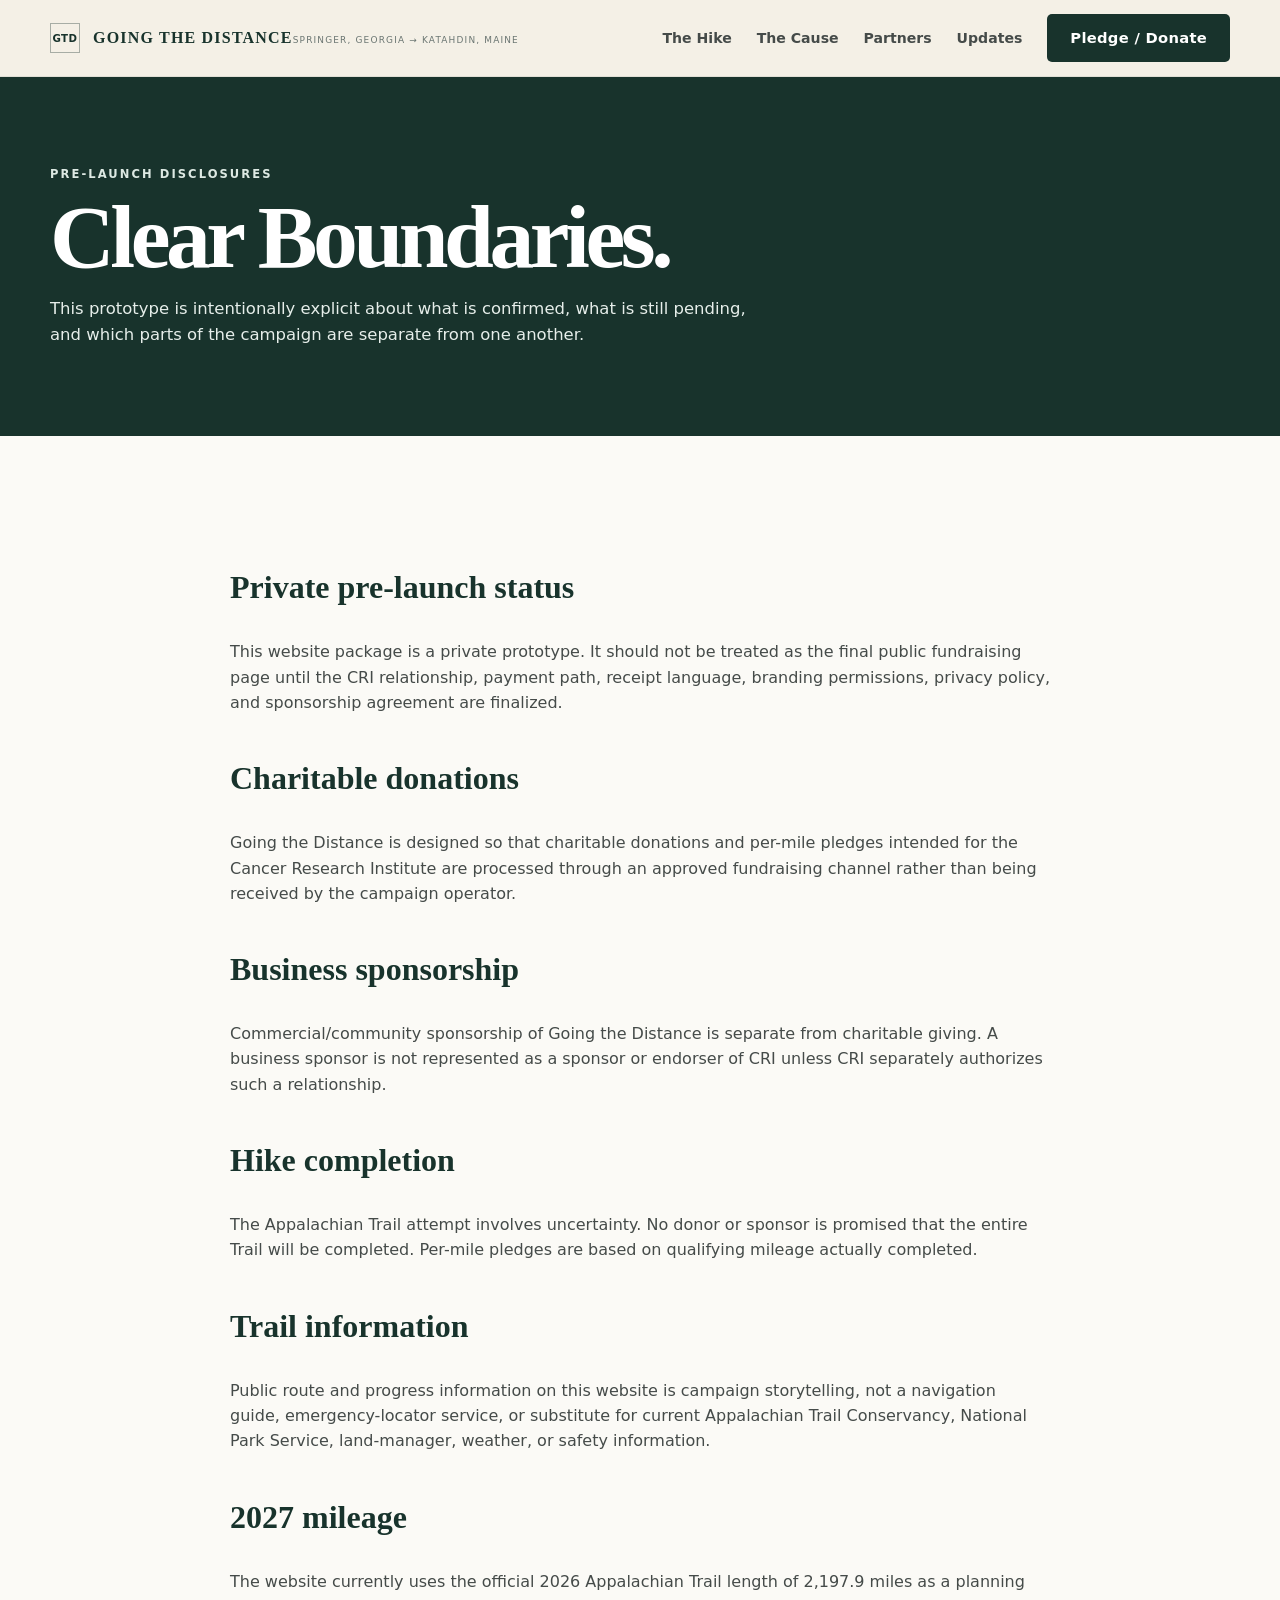
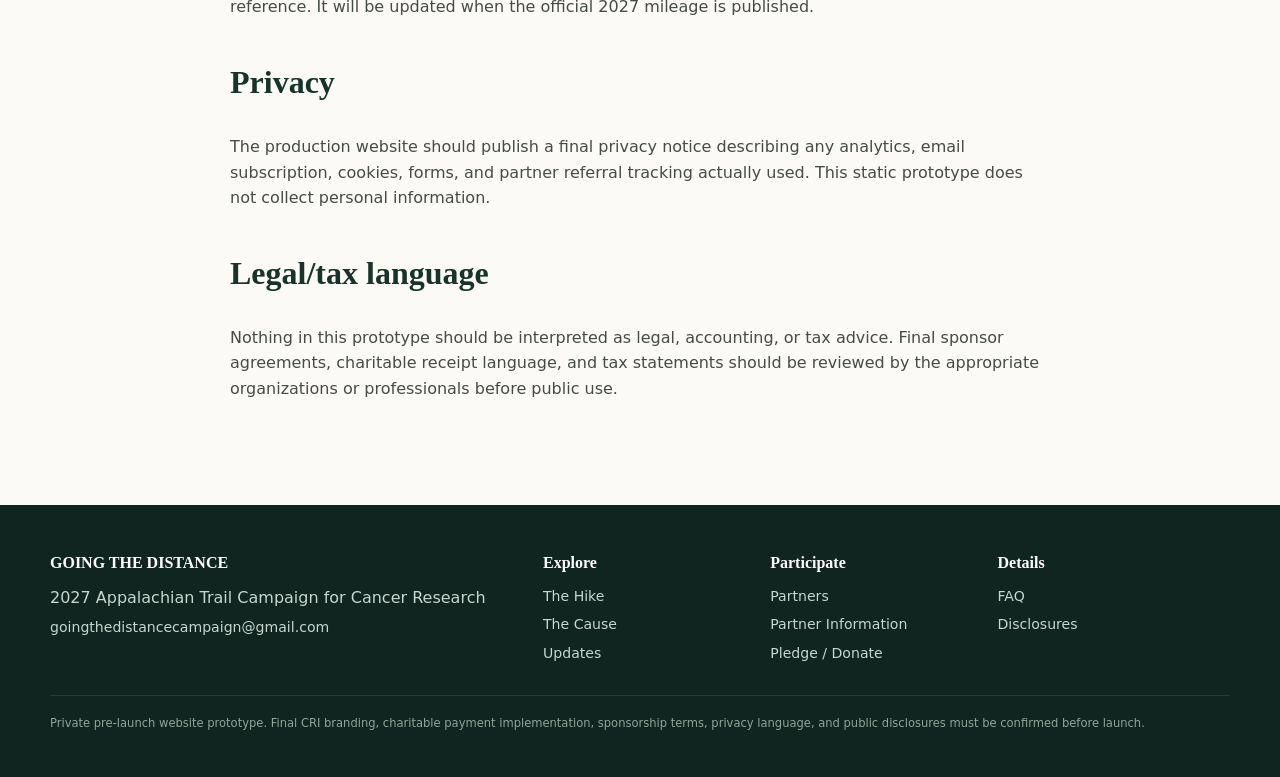
==== disclosures.html @ 4b2b6ad8 "Add pre-launch disclosures page" ====
<!doctype html><html lang="en"><head><meta charset="utf-8"><meta name="viewport" content="width=device-width,initial-scale=1"><meta name="description" content="Pre-launch Going the Distance campaign disclosures and separation between charitable giving, business sponsorship, and the personal hike."><title>Disclosures | Going the Distance</title><link rel="stylesheet" href="assets/styles.css"></head><body>
<header class="site-header"><div class="wrap nav"><a class="wordmark" href="index.html" aria-label="Going the Distance home"><span class="wordmark-mark">GTD</span><span class="wordmark-copy"><span class="wordmark-title">GOING THE DISTANCE</span><span class="wordmark-route">Springer, Georgia → Katahdin, Maine</span></span></a><nav class="navlinks" aria-label="Primary navigation"><a href="hike.html">The Hike</a><a href="cause.html">The Cause</a><a href="partners.html">Partners</a><a href="updates.html">Updates</a><a class="btn primary" data-rallyup href="#">Pledge / Donate</a></nav><button class="mobile-menu-btn" data-menu-button aria-expanded="false" aria-controls="mobile-menu">Menu</button></div><nav class="wrap mobile-menu" id="mobile-menu" data-mobile-menu aria-label="Mobile navigation"><a href="hike.html">The Hike</a><a href="cause.html">The Cause</a><a href="partners.html">Partners</a><a href="updates.html">Updates</a><a href="faq.html">FAQ</a><a data-rallyup href="#">Pledge / Donate</a></nav></header>
<main><section class="page-hero"><div class="wrap"><div class="eyebrow">Pre-Launch Disclosures</div><h1>Clear Boundaries.</h1><p>This prototype is intentionally explicit about what is confirmed, what is still pending, and which parts of the campaign are separate from one another.</p></div></section>
<section class="alt-bg"><div class="narrow article"><h2>Private pre-launch status</h2><p>This website package is a private prototype. It should not be treated as the final public fundraising page until the CRI relationship, payment path, receipt language, branding permissions, privacy policy, and sponsorship agreement are finalized.</p><h2>Charitable donations</h2><p>Going the Distance is designed so that charitable donations and per-mile pledges intended for the Cancer Research Institute are processed through an approved fundraising channel rather than being received by the campaign operator.</p><h2>Business sponsorship</h2><p>Commercial/community sponsorship of Going the Distance is separate from charitable giving. A business sponsor is not represented as a sponsor or endorser of CRI unless CRI separately authorizes such a relationship.</p><h2>Hike completion</h2><p>The Appalachian Trail attempt involves uncertainty. No donor or sponsor is promised that the entire Trail will be completed. Per-mile pledges are based on qualifying mileage actually completed.</p><h2>Trail information</h2><p>Public route and progress information on this website is campaign storytelling, not a navigation guide, emergency-locator service, or substitute for current Appalachian Trail Conservancy, National Park Service, land-manager, weather, or safety information.</p><h2>2027 mileage</h2><p>The website currently uses the official 2026 Appalachian Trail length of 2,197.9 miles as a planning reference. It will be updated when the official 2027 mileage is published.</p><h2>Privacy</h2><p>The production website should publish a final privacy notice describing any analytics, email subscription, cookies, forms, and partner referral tracking actually used. This static prototype does not collect personal information.</p><h2>Legal/tax language</h2><p>Nothing in this prototype should be interpreted as legal, accounting, or tax advice. Final sponsor agreements, charitable receipt language, and tax statements should be reviewed by the appropriate organizations or professionals before public use.</p></div></section></main>
<footer class="site-footer"><div class="wrap"><div class="footer-grid"><div><h4>GOING THE DISTANCE</h4><div>2027 Appalachian Trail Campaign for Cancer Research</div><a data-email href="mailto:goingthedistancecampaign@gmail.com">goingthedistancecampaign@gmail.com</a></div><div><h4>Explore</h4><a href="hike.html">The Hike</a><a href="cause.html">The Cause</a><a href="updates.html">Updates</a></div><div><h4>Participate</h4><a href="partners.html">Partners</a><a href="partner-info.html">Partner Information</a><a data-rallyup href="#">Pledge / Donate</a></div><div><h4>Details</h4><a href="faq.html">FAQ</a><a href="disclosures.html">Disclosures</a></div></div><div class="legal">Private pre-launch website prototype. Final CRI branding, charitable payment implementation, sponsorship terms, privacy language, and public disclosures must be confirmed before launch.</div></div></footer><div class="modal-backdrop" data-modal aria-hidden="true" role="dialog" aria-modal="true" aria-labelledby="rallyup-modal-title"><div class="modal"><button class="modal-close" data-modal-close aria-label="Close">×</button><div class="eyebrow">Pre-launch</div><h2 id="rallyup-modal-title">Fundraising link not connected yet.</h2><p>The RallyUp campaign has been tested in draft mode. The public pledge/donation link will be connected here after the CRI implementation and payment path are confirmed.</p><p><strong>No charitable transaction is being collected through this prototype website.</strong></p><button class="btn primary" data-modal-close>Got it</button></div></div><script src="assets/site-config.js"></script><script src="assets/site.js"></script></body></html>
---- assets/styles.css ----
:root{
  --forest:#18332C;
  --forest-2:#10251F;
  --forest-3:#24483C;
  --sage:#7F9888;
  --cream:#F4F0E6;
  --paper:#FBFAF6;
  --granite:#454B49;
  --gold:#C99B4B;
  --fog:#D9DEDA;
  --muted:#6B7672;
  --white:#FFFFFF;
  --danger:#7A4038;
  --serif: Georgia, "Times New Roman", serif;
  --sans: Inter, ui-sans-serif, system-ui, -apple-system, BlinkMacSystemFont, "Segoe UI", sans-serif;
  --shadow:0 18px 48px rgba(24,51,44,.10);
  --radius:14px;
}
*{box-sizing:border-box}
html{scroll-behavior:smooth}
body{margin:0;background:var(--cream);color:#26302D;font-family:var(--sans);line-height:1.58}
a{color:inherit;text-decoration:none}
img{max-width:100%;display:block}
button,input,textarea,select{font:inherit}
.wrap{width:min(1180px,calc(100% - 42px));margin:auto}
.narrow{width:min(820px,calc(100% - 42px));margin:auto}
.eyebrow{font-size:.72rem;letter-spacing:.18em;text-transform:uppercase;font-weight:850;color:var(--sage)}
.kicker{font-family:var(--serif);font-style:italic;color:var(--muted)}
.btn{display:inline-flex;align-items:center;justify-content:center;min-height:48px;padding:0 22px;border-radius:5px;border:1px solid transparent;font-weight:800;font-size:.92rem;letter-spacing:.02em;transition:.18s;cursor:pointer}
.btn:hover{transform:translateY(-1px)}
.btn.primary{background:var(--forest);color:white}
.btn.secondary{border-color:var(--forest);color:var(--forest);background:transparent}
.btn.gold{background:var(--gold);color:#17261F}
.btn.ghost{border-color:rgba(255,255,255,.62);color:white;background:rgba(0,0,0,.08)}
.text-link{font-weight:800;color:var(--forest);border-bottom:1px solid rgba(24,51,44,.35)}
.pill{display:inline-block;border:1px solid var(--fog);border-radius:99px;padding:5px 9px;font-size:.7rem;letter-spacing:.1em;text-transform:uppercase;font-weight:800;color:var(--muted);background:var(--paper)}
.notice{padding:18px 20px;border-left:4px solid var(--gold);background:#EEE8D9;border-radius:0 10px 10px 0;color:var(--granite)}
.notice strong{color:var(--forest)}
.note-danger{border-left-color:var(--danger);background:#F2E7E4}
.rule{height:1px;background:var(--fog);margin:34px 0}
.card{background:var(--paper);border:1px solid var(--fog);border-radius:var(--radius);padding:24px}
.card h3,.card h4{font-family:var(--serif);color:var(--forest)}
.card p:last-child{margin-bottom:0}
.site-header{position:sticky;top:0;z-index:40;background:rgba(244,240,230,.95);backdrop-filter:blur(12px);border-bottom:1px solid rgba(24,51,44,.09)}
.nav{height:76px;display:flex;align-items:center;justify-content:space-between;gap:24px}
.wordmark{display:flex;align-items:center;gap:13px;color:var(--forest)}
.wordmark-mark{width:30px;height:30px;border:1px solid rgba(24,51,44,.35);display:grid;place-items:center;font-size:.64rem;font-weight:900;letter-spacing:.05em}
.wordmark-copy{display:block}
.wordmark-title{font-family:var(--serif);font-weight:700;letter-spacing:.075em;font-size:1rem;line-height:1}
.wordmark-route{font-size:.56rem;letter-spacing:.13em;text-transform:uppercase;color:var(--muted);margin-top:5px}
.navlinks{display:flex;gap:25px;align-items:center;font-size:.88rem;font-weight:700;color:var(--granite)}
.navlinks a:hover,.navlinks a[aria-current="page"]{color:var(--forest)}
.mobile-menu-btn{display:none;background:transparent;border:1px solid var(--fog);border-radius:5px;padding:9px 11px;color:var(--forest);font-weight:800}
.mobile-menu{display:none;padding:0 0 16px}
.mobile-menu.open{display:grid}
.mobile-menu a{padding:10px 0;border-top:1px solid var(--fog);font-weight:750}
.page-hero{background:var(--forest);color:white;padding:88px 0 72px}
.page-hero.image{min-height:600px;display:flex;align-items:flex-end;background-image:linear-gradient(90deg,rgba(11,27,22,.90) 0%,rgba(11,27,22,.67) 34%,rgba(11,27,22,.18) 70%,rgba(11,27,22,.06) 100%),linear-gradient(0deg,rgba(11,27,22,.80) 0%,rgba(11,27,22,.02) 42%),url("hero.svg");background-size:cover;background-position:center 52%}
.page-hero .eyebrow{color:#DDE9E3}
.page-hero h1{font-family:var(--serif);font-size:clamp(3.4rem,7vw,7rem);line-height:.9;letter-spacing:-.05em;margin:14px 0 18px;max-width:900px}
.page-hero h2{font-family:var(--serif);font-weight:500;line-height:1.15;font-size:clamp(1.35rem,2.5vw,2.15rem);max-width:720px;margin:0 0 18px}
.page-hero p{max-width:700px;color:#E6EEEA;font-size:1.03rem}
.hero-actions{display:flex;gap:12px;flex-wrap:wrap;margin-top:26px}
.hero-alt{margin-top:30px;font-family:var(--serif);font-style:italic;color:#D8E4DE}
section{padding:88px 0}
.section-head{max-width:790px;margin-bottom:38px}
.section-head h2{font-family:var(--serif);font-size:clamp(2.5rem,5vw,4.2rem);line-height:1.02;letter-spacing:-.04em;color:var(--forest);margin:10px 0 14px}
.section-head p{font-size:1.03rem;color:var(--granite);margin:0}
.alt-bg{background:var(--paper)}
.dark{background:var(--forest);color:white}
.dark .section-head h2,.dark h2,.dark h3{color:white}
.dark .section-head p,.dark p{color:#D7E3DD}
.home-hero{min-height:760px;position:relative;color:white;display:flex;align-items:flex-end;overflow:hidden;background-image:linear-gradient(90deg,rgba(11,27,22,.91) 0%,rgba(11,27,22,.72) 31%,rgba(11,27,22,.26) 62%,rgba(11,27,22,.08) 100%),linear-gradient(0deg,rgba(11,27,22,.82) 0%,rgba(11,27,22,.02) 42%),url("hero.svg");background-size:cover;background-position:center 52%}
.home-hero-inner{width:min(1180px,calc(100% - 42px));margin:auto;padding:150px 0 70px}
.home-hero .eyebrow{color:#DDE9E3}
.home-hero h1{font-family:var(--serif);font-size:clamp(4.1rem,8.5vw,8.25rem);line-height:.85;letter-spacing:-.055em;margin:17px 0 22px;max-width:920px}
.home-hero h2{font-family:var(--serif);font-size:clamp(1.45rem,2.6vw,2.2rem);font-weight:500;line-height:1.15;max-width:670px;margin:0 0 18px}
.home-hero p{font-size:1.03rem;color:#EEF4F0;max-width:635px;margin:0 0 28px}
.status{background:var(--forest-2);color:white}
.status-grid{display:grid;grid-template-columns:repeat(4,1fr)}
.status-item{padding:23px 24px;border-right:1px solid rgba(255,255,255,.11)}
.status-item:last-child{border-right:0}
.status-label{font-size:.66rem;letter-spacing:.16em;text-transform:uppercase;color:#AFC1B8;font-weight:850}
.status-value{font-family:var(--serif);font-size:1.28rem;margin-top:4px}
.steps{display:grid;grid-template-columns:repeat(3,1fr);gap:16px}
.step{border:1px solid var(--fog);background:var(--cream);padding:29px 28px;border-radius:14px;min-height:225px}
.step .n{font-size:.68rem;font-weight:900;letter-spacing:.16em;color:var(--gold)}
.step h3{font-family:var(--serif);font-size:1.48rem;color:var(--forest);margin:17px 0 9px}
.step p{margin:0;color:var(--granite);font-size:.94rem}
.pledges{display:grid;grid-template-columns:repeat(4,1fr);gap:10px;margin-top:22px}
.pledge{background:white;border-top:3px solid var(--gold);padding:18px;border-radius:9px}
.pledge strong{font-size:1.25rem;color:var(--forest)}
.pledge span{display:block;font-size:.81rem;color:var(--muted);margin-top:3px}
.story-grid{display:grid;grid-template-columns:1.08fr .92fr;gap:58px;align-items:center}
.story-photo{min-height:560px;border-radius:20px;position:relative;overflow:hidden;background:linear-gradient(180deg,rgba(24,51,44,.03),rgba(24,51,44,.32)),url("hero.svg") center 66%/cover no-repeat;box-shadow:var(--shadow)}
.story-photo .tag{position:absolute;left:22px;bottom:20px;background:rgba(16,37,31,.82);color:white;padding:8px 10px;font-size:.65rem;font-weight:850;letter-spacing:.15em;text-transform:uppercase;border-radius:4px}
.story-copy h2{font-family:var(--serif);font-size:clamp(2.55rem,4.7vw,4.1rem);line-height:1.01;color:var(--forest);margin:9px 0 22px;letter-spacing:-.04em}
.story-copy p{color:var(--granite);font-size:1rem}
.pull{font-family:var(--serif);font-size:1.42rem;line-height:1.28;color:var(--forest);border-left:3px solid var(--gold);padding-left:18px;margin:24px 0}
.metric-grid{display:grid;grid-template-columns:repeat(4,1fr);gap:12px}
.metric{border:1px solid rgba(24,51,44,.12);padding:22px;border-radius:12px;background:rgba(255,255,255,.45)}
.dark .metric{border-color:rgba(255,255,255,.14);background:rgba(255,255,255,.035)}
.metric strong{display:block;font-family:var(--serif);font-size:2rem;color:var(--forest)}
.dark .metric strong{color:white}
.metric span{display:block;margin-top:2px;font-size:.68rem;letter-spacing:.14em;text-transform:uppercase;color:var(--sage);font-weight:800}
.route-wrap{margin:45px 0 8px}
.route-line{height:4px;background:rgba(24,51,44,.18);border-radius:3px;position:relative}
.dark .route-line{background:rgba(255,255,255,.18)}
.route-progress{position:absolute;height:4px;background:var(--gold);left:0;top:0;border-radius:3px}
.marker{position:absolute;top:50%;transform:translate(-50%,-50%);width:13px;height:13px;background:var(--cream);border-radius:50%;border:3px solid var(--forest)}
.route-labels{display:flex;justify-content:space-between;margin-top:12px;font-size:.69rem;color:var(--muted)}
.dark .route-labels{color:#C7D5CE}
.hike-rule{margin-top:34px;border:1px solid rgba(255,255,255,.13);background:rgba(255,255,255,.035);padding:21px;border-radius:11px}
.hike-rule strong{display:block;margin-top:5px;font-family:var(--serif);font-size:1.38rem;color:white}
.two-col{display:grid;grid-template-columns:1fr 1fr;gap:34px}
.three-col{display:grid;grid-template-columns:repeat(3,1fr);gap:16px}
.four-col{display:grid;grid-template-columns:repeat(4,1fr);gap:14px}
.checklist{display:grid;gap:10px;padding:0;margin:0;list-style:none}
.checklist li{padding-left:28px;position:relative}
.checklist li:before{content:"✓";position:absolute;left:0;color:var(--gold);font-weight:900}
.mileage-box{display:grid;grid-template-columns:1fr auto;gap:24px;align-items:center;background:var(--forest);color:white;border-radius:18px;padding:30px}
.mileage-box strong.big{font-family:var(--serif);font-size:clamp(3rem,8vw,5.5rem);line-height:.9}
.mileage-box .caption{color:#BED0C7;font-size:.78rem;letter-spacing:.13em;text-transform:uppercase;font-weight:800}
.section-table{width:100%;border-collapse:collapse;background:var(--paper);border:1px solid var(--fog)}
.section-table th,.section-table td{padding:14px 15px;text-align:left;border-bottom:1px solid var(--fog);vertical-align:top}
.section-table th{font-size:.7rem;letter-spacing:.12em;text-transform:uppercase;color:var(--muted);background:#F0EDE4}
.section-table tr:last-child td{border-bottom:0}
.milestone-list{position:relative;margin-left:14px;padding-left:28px;border-left:2px solid var(--fog)}
.milestone{position:relative;padding:0 0 30px}
.milestone:last-child{padding-bottom:0}
.milestone:before{content:"";position:absolute;left:-36px;top:4px;width:14px;height:14px;border-radius:50%;background:var(--cream);border:3px solid var(--forest)}
.milestone strong{font-family:var(--serif);color:var(--forest);font-size:1.15rem}
.cause-panel{background:var(--forest-2);color:white;border-radius:18px;padding:36px}
.cause-panel .eyebrow{color:#B7CAC0}
.cause-panel h3{font-family:var(--serif);font-size:2rem;line-height:1.1;margin:10px 0 14px}
.cause-panel p{color:#D7E3DD}
.flow{display:grid;grid-template-columns:repeat(3,1fr);gap:12px}
.flow-card{padding:22px;border-radius:12px;background:var(--paper);border:1px solid var(--fog);text-align:center}
.flow-arrow{font-weight:900;color:var(--gold);font-size:1.4rem;display:block;margin:7px 0}
.source-list{font-size:.84rem;color:var(--muted)}
.source-list li{margin:7px 0}
.partner-grid{display:grid;grid-template-columns:repeat(3,1fr);gap:14px}
.partner{background:var(--cream);border:1px solid var(--fog);border-radius:13px;padding:23px}
.logo-box{height:76px;background:#F9F7F0;border:1px dashed #A9B5AF;border-radius:8px;display:grid;place-items:center;color:#7A8781;font-size:.69rem;letter-spacing:.1em;margin-bottom:17px}
.partner h4{font-family:var(--serif);font-size:1.24rem;color:var(--forest);margin:5px 0}
.partner p{font-size:.88rem;color:var(--muted);margin:0}
.price-card{background:var(--forest);color:white;padding:34px;border-radius:18px}
.price-card .price{font-family:var(--serif);font-size:4.2rem;line-height:1;color:white}
.price-card p{color:#D6E2DC}
.gates{counter-reset:gates;display:grid;grid-template-columns:repeat(2,1fr);gap:12px}
.gate{background:var(--paper);border:1px solid var(--fog);border-radius:12px;padding:20px}
.gate:before{counter-increment:gates;content:counter(gates, decimal-leading-zero);display:block;color:var(--gold);font-weight:900;letter-spacing:.12em;font-size:.7rem}
.gate h4{font-family:var(--serif);color:var(--forest);font-size:1.1rem;margin:9px 0 5px}
.update-grid{display:grid;grid-template-columns:repeat(2,1fr);gap:16px}
.update-card{background:var(--paper);border:1px solid var(--fog);border-radius:14px;overflow:hidden}
.update-photo{height:230px;background:linear-gradient(180deg,rgba(24,51,44,.04),rgba(24,51,44,.42)),url("hero.svg") center 50%/cover no-repeat}
.update-body{padding:23px}
.update-body h3{font-family:var(--serif);font-size:1.5rem;line-height:1.1;color:var(--forest);margin:8px 0}
.meta{font-size:.66rem;letter-spacing:.15em;text-transform:uppercase;font-weight:900;color:var(--sage)}
.article h2{font-family:var(--serif);color:var(--forest);font-size:2rem;margin-top:38px}
.article h3{font-family:var(--serif);color:var(--forest);font-size:1.35rem;margin-top:28px}
.article p,.article li{color:var(--granite)}
.article blockquote{font-family:var(--serif);font-size:1.35rem;color:var(--forest);border-left:3px solid var(--gold);padding-left:18px;margin:26px 0}
details{background:var(--paper);border:1px solid var(--fog);border-radius:10px;padding:16px 18px}
details+details{margin-top:10px}
summary{cursor:pointer;font-weight:800;color:var(--forest)}
details p{color:var(--granite)}
.final-cta{text-align:center;color:white;background:linear-gradient(180deg,rgba(16,37,31,.2),rgba(16,37,31,.93)),url("hero.svg") center 28%/cover no-repeat}
.final-cta h2{font-family:var(--serif);font-size:clamp(3rem,6vw,5.2rem);line-height:1;margin:0 0 13px;letter-spacing:-.045em}
.final-cta p{max-width:640px;margin:0 auto 25px;color:#E4ECE8}
.final-cta .hero-actions{justify-content:center}
.site-footer{background:var(--forest-2);color:#C7D6CE;padding:45px 0}
.footer-grid{display:grid;grid-template-columns:1.4fr .6fr .6fr .7fr;gap:28px}
.site-footer h4{font-family:var(--serif);color:white;margin:0 0 10px}
.site-footer a{display:block;margin:6px 0;color:#C7D6CE;font-size:.88rem}
.legal{font-size:.72rem;color:#8EA59A;border-top:1px solid rgba(255,255,255,.1);padding-top:18px;margin-top:25px}
.modal-backdrop{position:fixed;inset:0;background:rgba(9,22,18,.72);z-index:100;display:none;place-items:center;padding:20px}
.modal-backdrop.open{display:grid}
.modal{width:min(560px,100%);background:var(--paper);border-radius:14px;padding:28px;box-shadow:0 28px 90px rgba(0,0,0,.28)}
.modal h2{font-family:var(--serif);color:var(--forest);margin:0 0 10px}
.modal-close{float:right;border:0;background:transparent;font-size:1.5rem;color:var(--muted);cursor:pointer}
:focus-visible{outline:3px solid var(--gold);outline-offset:3px}
.sr-only{position:absolute;width:1px;height:1px;padding:0;margin:-1px;overflow:hidden;clip:rect(0,0,0,0);white-space:nowrap;border:0}
@media(max-width:920px){.navlinks{display:none}.mobile-menu-btn{display:block}.steps,.three-col,.partner-grid,.flow{grid-template-columns:1fr}.pledges{grid-template-columns:1fr 1fr}.story-grid,.two-col{grid-template-columns:1fr}.four-col,.metric-grid{grid-template-columns:1fr 1fr}.gates{grid-template-columns:1fr}.update-grid{grid-template-columns:1fr}.story-photo{min-height:440px}.footer-grid{grid-template-columns:1fr 1fr}}
@media(max-width:640px){.wrap,.narrow,.home-hero-inner{width:min(100% - 28px,1180px)}.nav{height:66px}.wordmark-route{display:none}.home-hero{min-height:760px;background-position:58% 50%}.home-hero-inner{padding:120px 0 46px}.home-hero h1{font-size:4.25rem}.page-hero.image{min-height:570px;background-position:58% 50%}section{padding:68px 0}.status-grid{grid-template-columns:1fr 1fr}.status-item:nth-child(2n){border-right:0}.status-item:nth-child(-n+2){border-bottom:1px solid rgba(255,255,255,.11)}.pledges,.metric-grid,.four-col{grid-template-columns:1fr 1fr}.footer-grid{grid-template-columns:1fr}.mileage-box{grid-template-columns:1fr}}
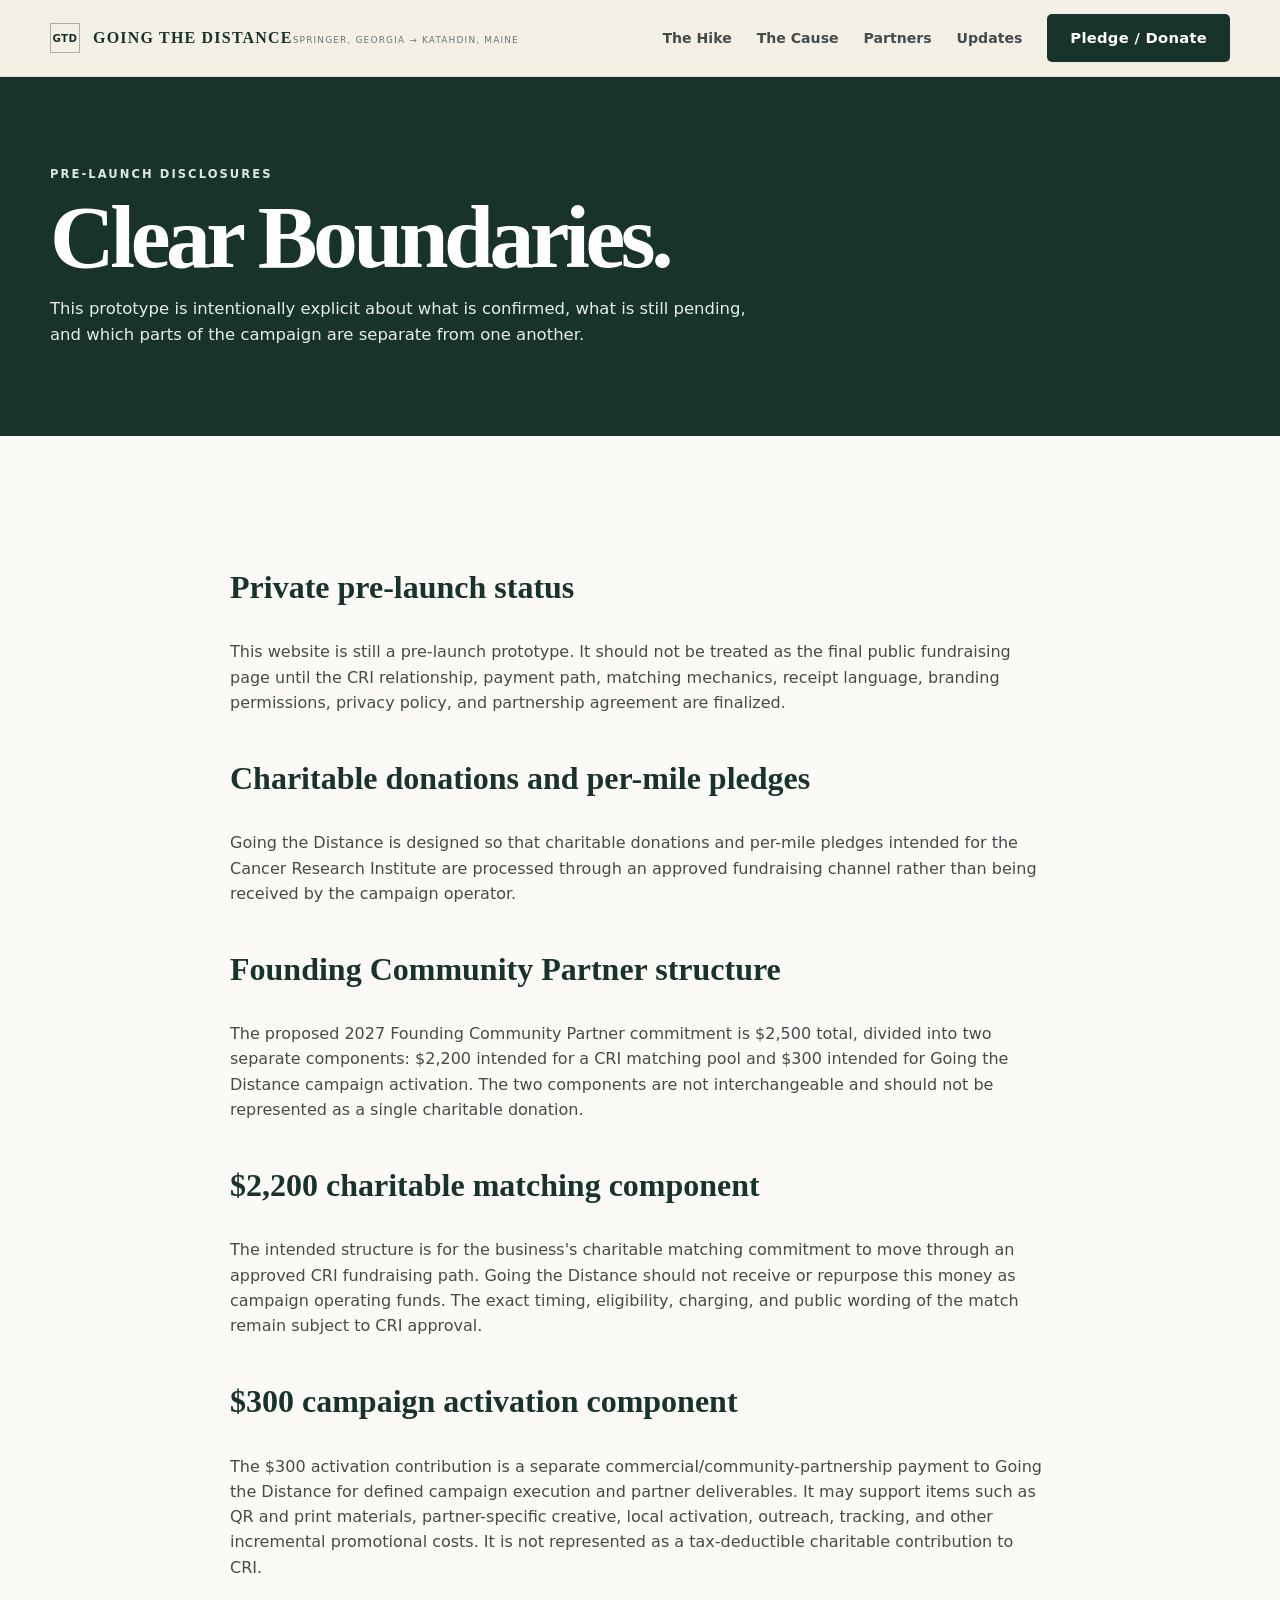
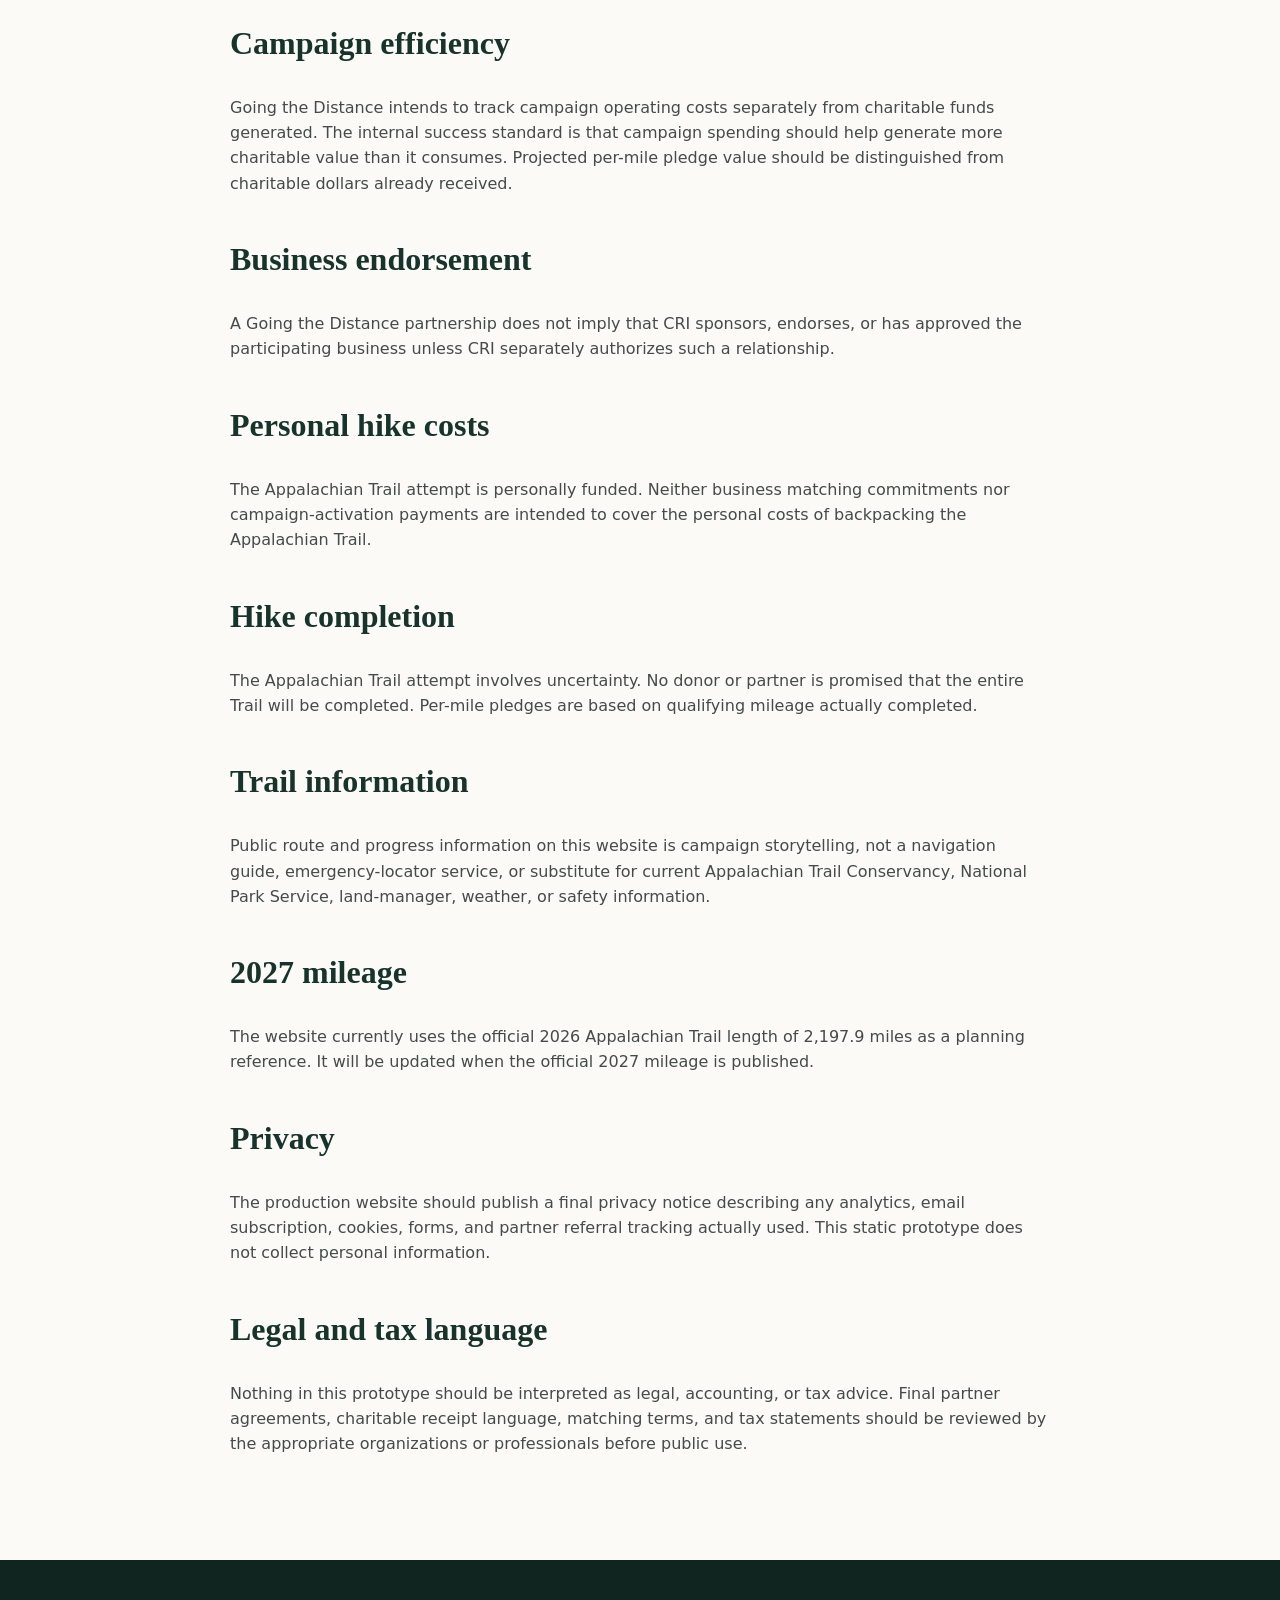
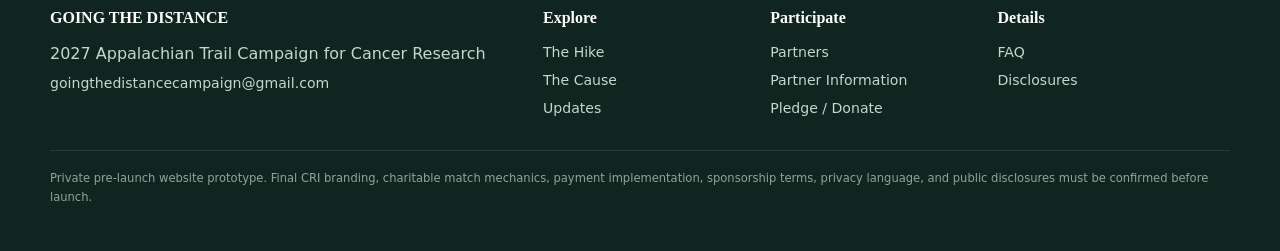
==== commit b035e6d2: "Clarify charitable match and campaign activation disclosures" ====
--- a/disclosures.html
+++ b/disclosures.html
@@ -1,5 +1,5 @@
-<!doctype html><html lang="en"><head><meta charset="utf-8"><meta name="viewport" content="width=device-width,initial-scale=1"><meta name="description" content="Pre-launch Going the Distance campaign disclosures and separation between charitable giving, business sponsorship, and the personal hike."><title>Disclosures | Going the Distance</title><link rel="stylesheet" href="assets/styles.css"></head><body>
+<!doctype html><html lang="en"><head><meta charset="utf-8"><meta name="viewport" content="width=device-width,initial-scale=1"><meta name="description" content="Pre-launch Going the Distance campaign disclosures and separation between charitable giving, matching commitments, campaign activation, and the personal hike."><title>Disclosures | Going the Distance</title><link rel="stylesheet" href="assets/styles.css"></head><body>
 <header class="site-header"><div class="wrap nav"><a class="wordmark" href="index.html" aria-label="Going the Distance home"><span class="wordmark-mark">GTD</span><span class="wordmark-copy"><span class="wordmark-title">GOING THE DISTANCE</span><span class="wordmark-route">Springer, Georgia → Katahdin, Maine</span></span></a><nav class="navlinks" aria-label="Primary navigation"><a href="hike.html">The Hike</a><a href="cause.html">The Cause</a><a href="partners.html">Partners</a><a href="updates.html">Updates</a><a class="btn primary" data-rallyup href="#">Pledge / Donate</a></nav><button class="mobile-menu-btn" data-menu-button aria-expanded="false" aria-controls="mobile-menu">Menu</button></div><nav class="wrap mobile-menu" id="mobile-menu" data-mobile-menu aria-label="Mobile navigation"><a href="hike.html">The Hike</a><a href="cause.html">The Cause</a><a href="partners.html">Partners</a><a href="updates.html">Updates</a><a href="faq.html">FAQ</a><a data-rallyup href="#">Pledge / Donate</a></nav></header>
 <main><section class="page-hero"><div class="wrap"><div class="eyebrow">Pre-Launch Disclosures</div><h1>Clear Boundaries.</h1><p>This prototype is intentionally explicit about what is confirmed, what is still pending, and which parts of the campaign are separate from one another.</p></div></section>
-<section class="alt-bg"><div class="narrow article"><h2>Private pre-launch status</h2><p>This website package is a private prototype. It should not be treated as the final public fundraising page until the CRI relationship, payment path, receipt language, branding permissions, privacy policy, and sponsorship agreement are finalized.</p><h2>Charitable donations</h2><p>Going the Distance is designed so that charitable donations and per-mile pledges intended for the Cancer Research Institute are processed through an approved fundraising channel rather than being received by the campaign operator.</p><h2>Business sponsorship</h2><p>Commercial/community sponsorship of Going the Distance is separate from charitable giving. A business sponsor is not represented as a sponsor or endorser of CRI unless CRI separately authorizes such a relationship.</p><h2>Hike completion</h2><p>The Appalachian Trail attempt involves uncertainty. No donor or sponsor is promised that the entire Trail will be completed. Per-mile pledges are based on qualifying mileage actually completed.</p><h2>Trail information</h2><p>Public route and progress information on this website is campaign storytelling, not a navigation guide, emergency-locator service, or substitute for current Appalachian Trail Conservancy, National Park Service, land-manager, weather, or safety information.</p><h2>2027 mileage</h2><p>The website currently uses the official 2026 Appalachian Trail length of 2,197.9 miles as a planning reference. It will be updated when the official 2027 mileage is published.</p><h2>Privacy</h2><p>The production website should publish a final privacy notice describing any analytics, email subscription, cookies, forms, and partner referral tracking actually used. This static prototype does not collect personal information.</p><h2>Legal/tax language</h2><p>Nothing in this prototype should be interpreted as legal, accounting, or tax advice. Final sponsor agreements, charitable receipt language, and tax statements should be reviewed by the appropriate organizations or professionals before public use.</p></div></section></main>
-<footer class="site-footer"><div class="wrap"><div class="footer-grid"><div><h4>GOING THE DISTANCE</h4><div>2027 Appalachian Trail Campaign for Cancer Research</div><a data-email href="mailto:goingthedistancecampaign@gmail.com">goingthedistancecampaign@gmail.com</a></div><div><h4>Explore</h4><a href="hike.html">The Hike</a><a href="cause.html">The Cause</a><a href="updates.html">Updates</a></div><div><h4>Participate</h4><a href="partners.html">Partners</a><a href="partner-info.html">Partner Information</a><a data-rallyup href="#">Pledge / Donate</a></div><div><h4>Details</h4><a href="faq.html">FAQ</a><a href="disclosures.html">Disclosures</a></div></div><div class="legal">Private pre-launch website prototype. Final CRI branding, charitable payment implementation, sponsorship terms, privacy language, and public disclosures must be confirmed before launch.</div></div></footer><div class="modal-backdrop" data-modal aria-hidden="true" role="dialog" aria-modal="true" aria-labelledby="rallyup-modal-title"><div class="modal"><button class="modal-close" data-modal-close aria-label="Close">×</button><div class="eyebrow">Pre-launch</div><h2 id="rallyup-modal-title">Fundraising link not connected yet.</h2><p>The RallyUp campaign has been tested in draft mode. The public pledge/donation link will be connected here after the CRI implementation and payment path are confirmed.</p><p><strong>No charitable transaction is being collected through this prototype website.</strong></p><button class="btn primary" data-modal-close>Got it</button></div></div><script src="assets/site-config.js"></script><script src="assets/site.js"></script></body></html>+<section class="alt-bg"><div class="narrow article"><h2>Private pre-launch status</h2><p>This website is still a pre-launch prototype. It should not be treated as the final public fundraising page until the CRI relationship, payment path, matching mechanics, receipt language, branding permissions, privacy policy, and partnership agreement are finalized.</p><h2>Charitable donations and per-mile pledges</h2><p>Going the Distance is designed so that charitable donations and per-mile pledges intended for the Cancer Research Institute are processed through an approved fundraising channel rather than being received by the campaign operator.</p><h2>Founding Community Partner structure</h2><p>The proposed 2027 Founding Community Partner commitment is $2,500 total, divided into two separate components: $2,200 intended for a CRI matching pool and $300 intended for Going the Distance campaign activation. The two components are not interchangeable and should not be represented as a single charitable donation.</p><h2>$2,200 charitable matching component</h2><p>The intended structure is for the business's charitable matching commitment to move through an approved CRI fundraising path. Going the Distance should not receive or repurpose this money as campaign operating funds. The exact timing, eligibility, charging, and public wording of the match remain subject to CRI approval.</p><h2>$300 campaign activation component</h2><p>The $300 activation contribution is a separate commercial/community-partnership payment to Going the Distance for defined campaign execution and partner deliverables. It may support items such as QR and print materials, partner-specific creative, local activation, outreach, tracking, and other incremental promotional costs. It is not represented as a tax-deductible charitable contribution to CRI.</p><h2>Campaign efficiency</h2><p>Going the Distance intends to track campaign operating costs separately from charitable funds generated. The internal success standard is that campaign spending should help generate more charitable value than it consumes. Projected per-mile pledge value should be distinguished from charitable dollars already received.</p><h2>Business endorsement</h2><p>A Going the Distance partnership does not imply that CRI sponsors, endorses, or has approved the participating business unless CRI separately authorizes such a relationship.</p><h2>Personal hike costs</h2><p>The Appalachian Trail attempt is personally funded. Neither business matching commitments nor campaign-activation payments are intended to cover the personal costs of backpacking the Appalachian Trail.</p><h2>Hike completion</h2><p>The Appalachian Trail attempt involves uncertainty. No donor or partner is promised that the entire Trail will be completed. Per-mile pledges are based on qualifying mileage actually completed.</p><h2>Trail information</h2><p>Public route and progress information on this website is campaign storytelling, not a navigation guide, emergency-locator service, or substitute for current Appalachian Trail Conservancy, National Park Service, land-manager, weather, or safety information.</p><h2>2027 mileage</h2><p>The website currently uses the official 2026 Appalachian Trail length of 2,197.9 miles as a planning reference. It will be updated when the official 2027 mileage is published.</p><h2>Privacy</h2><p>The production website should publish a final privacy notice describing any analytics, email subscription, cookies, forms, and partner referral tracking actually used. This static prototype does not collect personal information.</p><h2>Legal and tax language</h2><p>Nothing in this prototype should be interpreted as legal, accounting, or tax advice. Final partner agreements, charitable receipt language, matching terms, and tax statements should be reviewed by the appropriate organizations or professionals before public use.</p></div></section></main>
+<footer class="site-footer"><div class="wrap"><div class="footer-grid"><div><h4>GOING THE DISTANCE</h4><div>2027 Appalachian Trail Campaign for Cancer Research</div><a data-email href="mailto:goingthedistancecampaign@gmail.com">goingthedistancecampaign@gmail.com</a></div><div><h4>Explore</h4><a href="hike.html">The Hike</a><a href="cause.html">The Cause</a><a href="updates.html">Updates</a></div><div><h4>Participate</h4><a href="partners.html">Partners</a><a href="partner-info.html">Partner Information</a><a data-rallyup href="#">Pledge / Donate</a></div><div><h4>Details</h4><a href="faq.html">FAQ</a><a href="disclosures.html">Disclosures</a></div></div><div class="legal">Private pre-launch website prototype. Final CRI branding, charitable match mechanics, payment implementation, sponsorship terms, privacy language, and public disclosures must be confirmed before launch.</div></div></footer><div class="modal-backdrop" data-modal aria-hidden="true" role="dialog" aria-modal="true" aria-labelledby="rallyup-modal-title"><div class="modal"><button class="modal-close" data-modal-close aria-label="Close">×</button><div class="eyebrow">Pre-launch</div><h2 id="rallyup-modal-title">Fundraising link not connected yet.</h2><p>The RallyUp campaign has been tested in draft mode. The public pledge/donation link will be connected here after the CRI implementation and payment path are confirmed.</p><p><strong>No charitable transaction is being collected through this prototype website.</strong></p><button class="btn primary" data-modal-close>Got it</button></div></div><script src="assets/site-config.js"></script><script src="assets/site.js"></script></body></html>
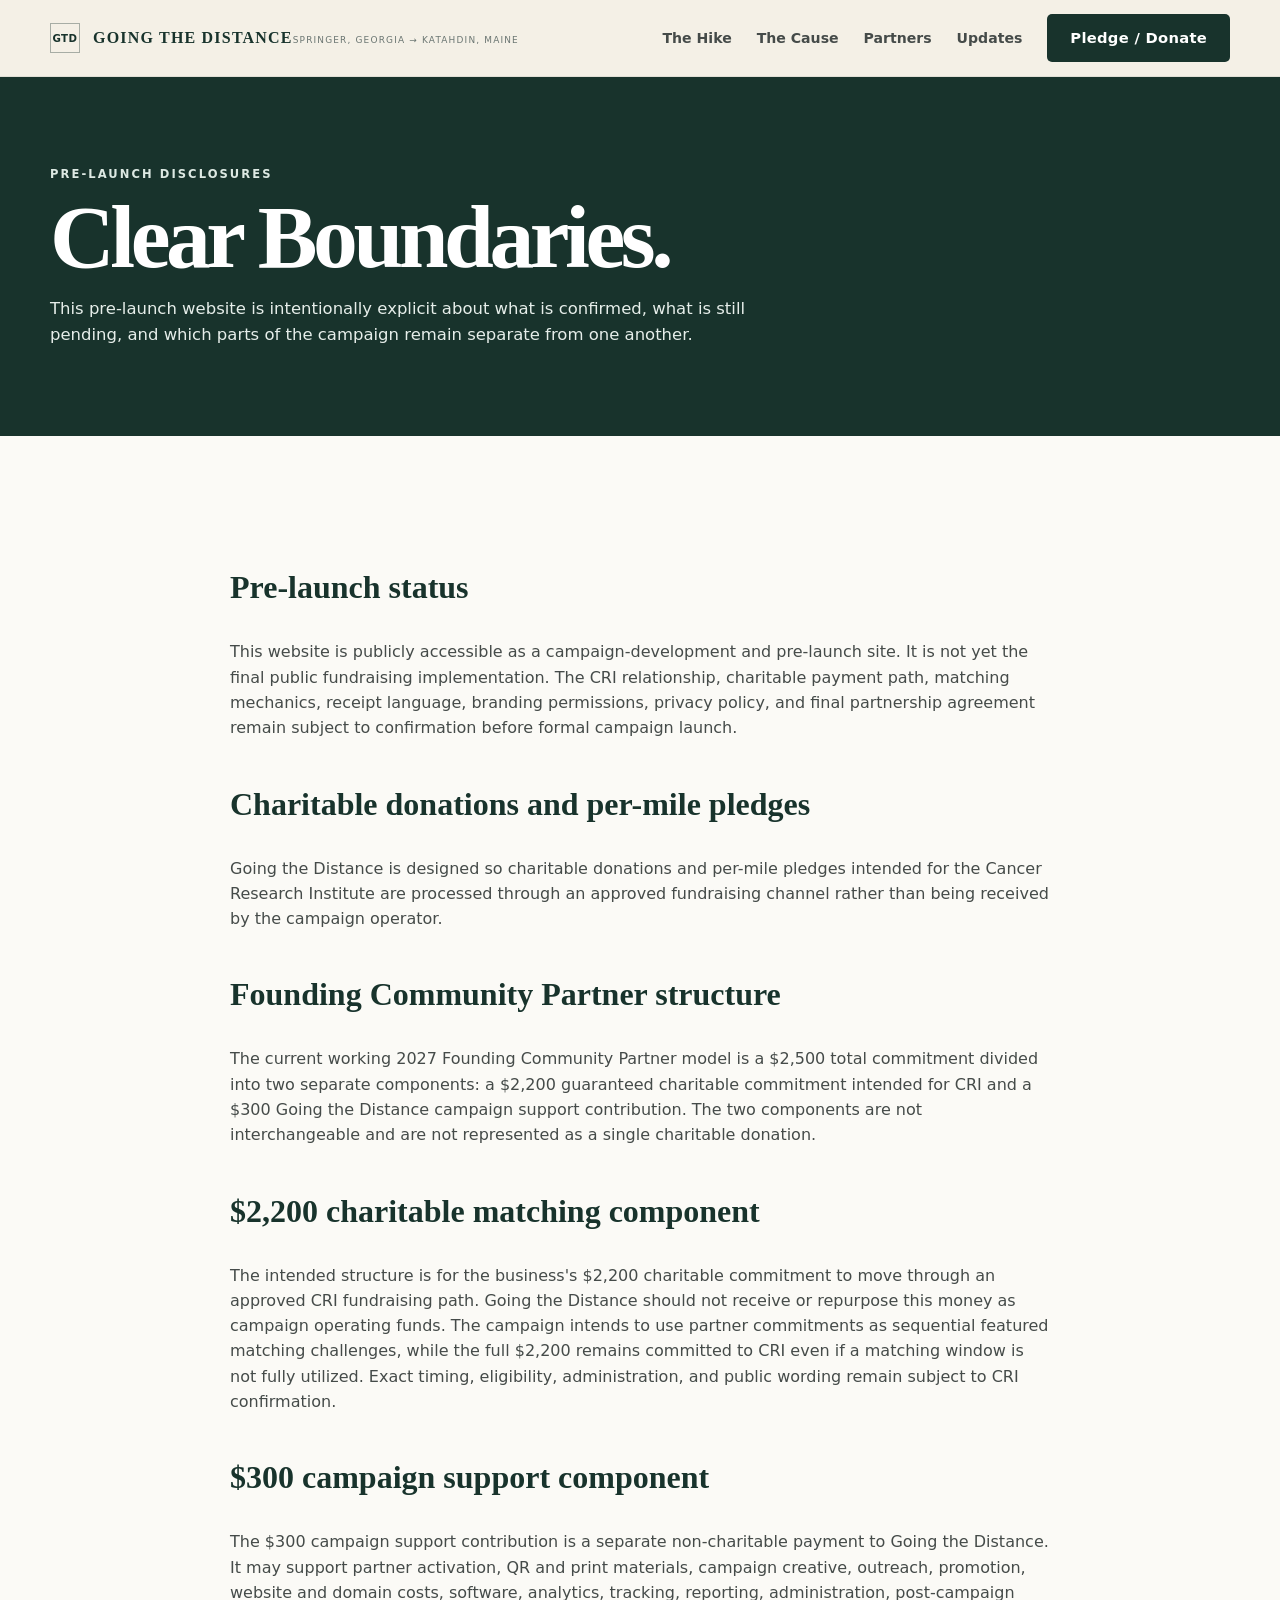
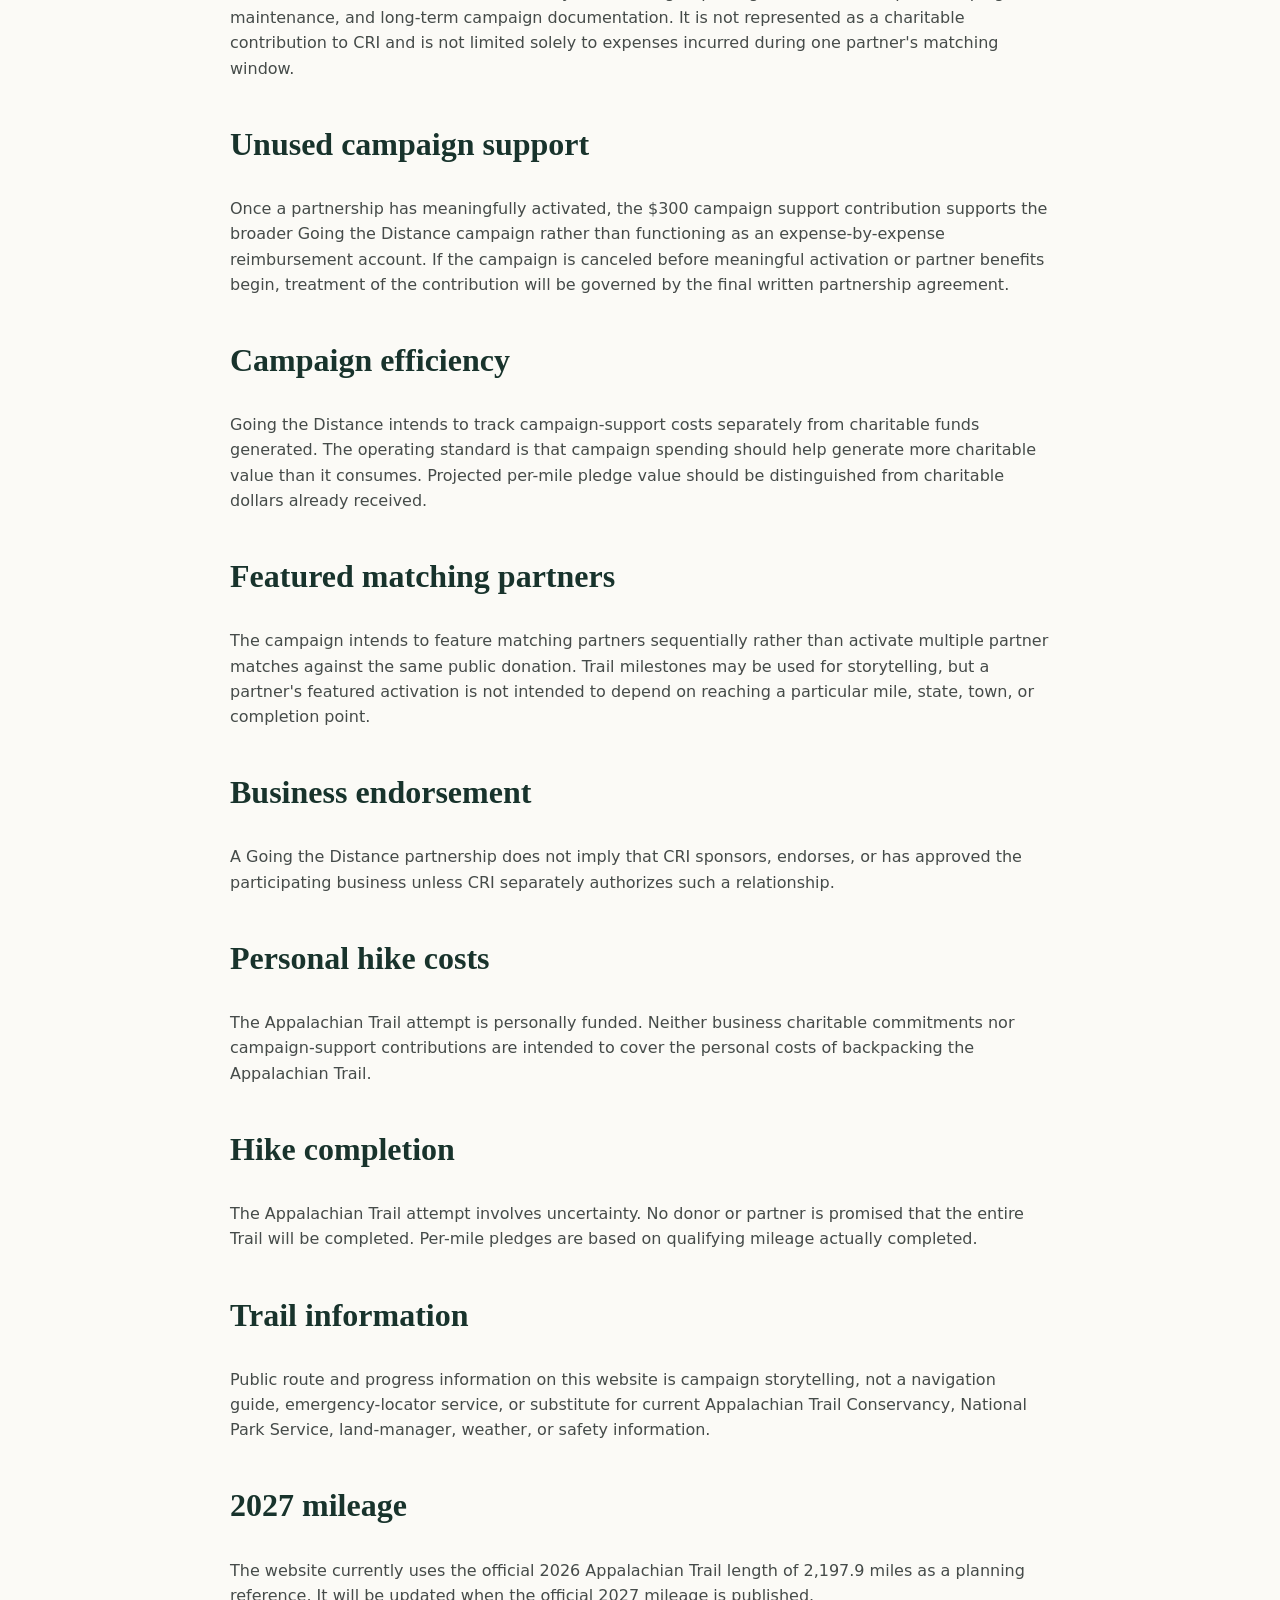
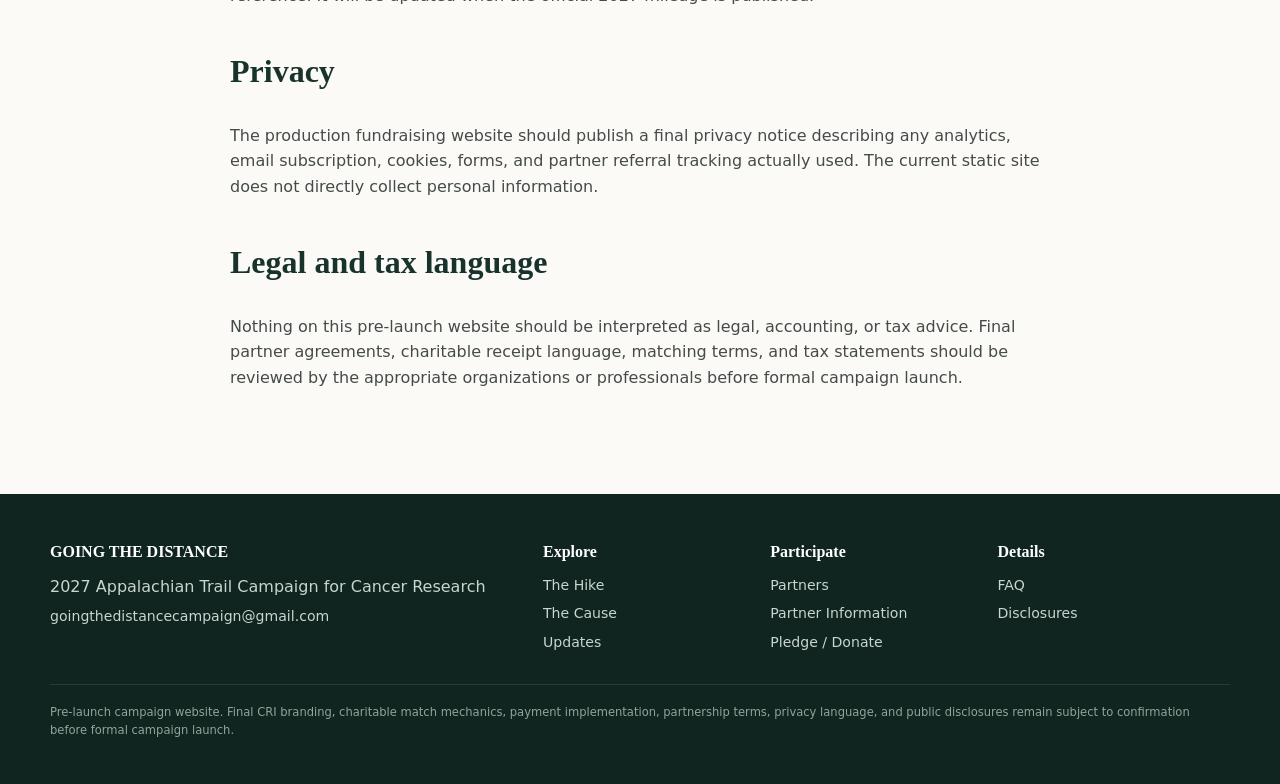
==== commit c088d2fc: "Clarify campaign support and matching disclosures" ====
--- a/disclosures.html
+++ b/disclosures.html
@@ -1,5 +1,5 @@
-<!doctype html><html lang="en"><head><meta charset="utf-8"><meta name="viewport" content="width=device-width,initial-scale=1"><meta name="description" content="Pre-launch Going the Distance campaign disclosures and separation between charitable giving, matching commitments, campaign activation, and the personal hike."><title>Disclosures | Going the Distance</title><link rel="stylesheet" href="assets/styles.css"></head><body>
+<!doctype html><html lang="en"><head><meta charset="utf-8"><meta name="viewport" content="width=device-width,initial-scale=1"><meta name="description" content="Pre-launch Going the Distance campaign disclosures and separation between charitable giving, matching commitments, campaign support, and the personal hike."><title>Disclosures | Going the Distance</title><link rel="stylesheet" href="assets/styles.css"></head><body>
 <header class="site-header"><div class="wrap nav"><a class="wordmark" href="index.html" aria-label="Going the Distance home"><span class="wordmark-mark">GTD</span><span class="wordmark-copy"><span class="wordmark-title">GOING THE DISTANCE</span><span class="wordmark-route">Springer, Georgia → Katahdin, Maine</span></span></a><nav class="navlinks" aria-label="Primary navigation"><a href="hike.html">The Hike</a><a href="cause.html">The Cause</a><a href="partners.html">Partners</a><a href="updates.html">Updates</a><a class="btn primary" data-rallyup href="#">Pledge / Donate</a></nav><button class="mobile-menu-btn" data-menu-button aria-expanded="false" aria-controls="mobile-menu">Menu</button></div><nav class="wrap mobile-menu" id="mobile-menu" data-mobile-menu aria-label="Mobile navigation"><a href="hike.html">The Hike</a><a href="cause.html">The Cause</a><a href="partners.html">Partners</a><a href="updates.html">Updates</a><a href="faq.html">FAQ</a><a data-rallyup href="#">Pledge / Donate</a></nav></header>
-<main><section class="page-hero"><div class="wrap"><div class="eyebrow">Pre-Launch Disclosures</div><h1>Clear Boundaries.</h1><p>This prototype is intentionally explicit about what is confirmed, what is still pending, and which parts of the campaign are separate from one another.</p></div></section>
-<section class="alt-bg"><div class="narrow article"><h2>Private pre-launch status</h2><p>This website is still a pre-launch prototype. It should not be treated as the final public fundraising page until the CRI relationship, payment path, matching mechanics, receipt language, branding permissions, privacy policy, and partnership agreement are finalized.</p><h2>Charitable donations and per-mile pledges</h2><p>Going the Distance is designed so that charitable donations and per-mile pledges intended for the Cancer Research Institute are processed through an approved fundraising channel rather than being received by the campaign operator.</p><h2>Founding Community Partner structure</h2><p>The proposed 2027 Founding Community Partner commitment is $2,500 total, divided into two separate components: $2,200 intended for a CRI matching pool and $300 intended for Going the Distance campaign activation. The two components are not interchangeable and should not be represented as a single charitable donation.</p><h2>$2,200 charitable matching component</h2><p>The intended structure is for the business's charitable matching commitment to move through an approved CRI fundraising path. Going the Distance should not receive or repurpose this money as campaign operating funds. The exact timing, eligibility, charging, and public wording of the match remain subject to CRI approval.</p><h2>$300 campaign activation component</h2><p>The $300 activation contribution is a separate commercial/community-partnership payment to Going the Distance for defined campaign execution and partner deliverables. It may support items such as QR and print materials, partner-specific creative, local activation, outreach, tracking, and other incremental promotional costs. It is not represented as a tax-deductible charitable contribution to CRI.</p><h2>Campaign efficiency</h2><p>Going the Distance intends to track campaign operating costs separately from charitable funds generated. The internal success standard is that campaign spending should help generate more charitable value than it consumes. Projected per-mile pledge value should be distinguished from charitable dollars already received.</p><h2>Business endorsement</h2><p>A Going the Distance partnership does not imply that CRI sponsors, endorses, or has approved the participating business unless CRI separately authorizes such a relationship.</p><h2>Personal hike costs</h2><p>The Appalachian Trail attempt is personally funded. Neither business matching commitments nor campaign-activation payments are intended to cover the personal costs of backpacking the Appalachian Trail.</p><h2>Hike completion</h2><p>The Appalachian Trail attempt involves uncertainty. No donor or partner is promised that the entire Trail will be completed. Per-mile pledges are based on qualifying mileage actually completed.</p><h2>Trail information</h2><p>Public route and progress information on this website is campaign storytelling, not a navigation guide, emergency-locator service, or substitute for current Appalachian Trail Conservancy, National Park Service, land-manager, weather, or safety information.</p><h2>2027 mileage</h2><p>The website currently uses the official 2026 Appalachian Trail length of 2,197.9 miles as a planning reference. It will be updated when the official 2027 mileage is published.</p><h2>Privacy</h2><p>The production website should publish a final privacy notice describing any analytics, email subscription, cookies, forms, and partner referral tracking actually used. This static prototype does not collect personal information.</p><h2>Legal and tax language</h2><p>Nothing in this prototype should be interpreted as legal, accounting, or tax advice. Final partner agreements, charitable receipt language, matching terms, and tax statements should be reviewed by the appropriate organizations or professionals before public use.</p></div></section></main>
-<footer class="site-footer"><div class="wrap"><div class="footer-grid"><div><h4>GOING THE DISTANCE</h4><div>2027 Appalachian Trail Campaign for Cancer Research</div><a data-email href="mailto:goingthedistancecampaign@gmail.com">goingthedistancecampaign@gmail.com</a></div><div><h4>Explore</h4><a href="hike.html">The Hike</a><a href="cause.html">The Cause</a><a href="updates.html">Updates</a></div><div><h4>Participate</h4><a href="partners.html">Partners</a><a href="partner-info.html">Partner Information</a><a data-rallyup href="#">Pledge / Donate</a></div><div><h4>Details</h4><a href="faq.html">FAQ</a><a href="disclosures.html">Disclosures</a></div></div><div class="legal">Private pre-launch website prototype. Final CRI branding, charitable match mechanics, payment implementation, sponsorship terms, privacy language, and public disclosures must be confirmed before launch.</div></div></footer><div class="modal-backdrop" data-modal aria-hidden="true" role="dialog" aria-modal="true" aria-labelledby="rallyup-modal-title"><div class="modal"><button class="modal-close" data-modal-close aria-label="Close">×</button><div class="eyebrow">Pre-launch</div><h2 id="rallyup-modal-title">Fundraising link not connected yet.</h2><p>The RallyUp campaign has been tested in draft mode. The public pledge/donation link will be connected here after the CRI implementation and payment path are confirmed.</p><p><strong>No charitable transaction is being collected through this prototype website.</strong></p><button class="btn primary" data-modal-close>Got it</button></div></div><script src="assets/site-config.js"></script><script src="assets/site.js"></script></body></html>+<main><section class="page-hero"><div class="wrap"><div class="eyebrow">Pre-Launch Disclosures</div><h1>Clear Boundaries.</h1><p>This pre-launch website is intentionally explicit about what is confirmed, what is still pending, and which parts of the campaign remain separate from one another.</p></div></section>
+<section class="alt-bg"><div class="narrow article"><h2>Pre-launch status</h2><p>This website is publicly accessible as a campaign-development and pre-launch site. It is not yet the final public fundraising implementation. The CRI relationship, charitable payment path, matching mechanics, receipt language, branding permissions, privacy policy, and final partnership agreement remain subject to confirmation before formal campaign launch.</p><h2>Charitable donations and per-mile pledges</h2><p>Going the Distance is designed so charitable donations and per-mile pledges intended for the Cancer Research Institute are processed through an approved fundraising channel rather than being received by the campaign operator.</p><h2>Founding Community Partner structure</h2><p>The current working 2027 Founding Community Partner model is a $2,500 total commitment divided into two separate components: a $2,200 guaranteed charitable commitment intended for CRI and a $300 Going the Distance campaign support contribution. The two components are not interchangeable and are not represented as a single charitable donation.</p><h2>$2,200 charitable matching component</h2><p>The intended structure is for the business's $2,200 charitable commitment to move through an approved CRI fundraising path. Going the Distance should not receive or repurpose this money as campaign operating funds. The campaign intends to use partner commitments as sequential featured matching challenges, while the full $2,200 remains committed to CRI even if a matching window is not fully utilized. Exact timing, eligibility, administration, and public wording remain subject to CRI confirmation.</p><h2>$300 campaign support component</h2><p>The $300 campaign support contribution is a separate non-charitable payment to Going the Distance. It may support partner activation, QR and print materials, campaign creative, outreach, promotion, website and domain costs, software, analytics, tracking, reporting, administration, post-campaign maintenance, and long-term campaign documentation. It is not represented as a charitable contribution to CRI and is not limited solely to expenses incurred during one partner's matching window.</p><h2>Unused campaign support</h2><p>Once a partnership has meaningfully activated, the $300 campaign support contribution supports the broader Going the Distance campaign rather than functioning as an expense-by-expense reimbursement account. If the campaign is canceled before meaningful activation or partner benefits begin, treatment of the contribution will be governed by the final written partnership agreement.</p><h2>Campaign efficiency</h2><p>Going the Distance intends to track campaign-support costs separately from charitable funds generated. The operating standard is that campaign spending should help generate more charitable value than it consumes. Projected per-mile pledge value should be distinguished from charitable dollars already received.</p><h2>Featured matching partners</h2><p>The campaign intends to feature matching partners sequentially rather than activate multiple partner matches against the same public donation. Trail milestones may be used for storytelling, but a partner's featured activation is not intended to depend on reaching a particular mile, state, town, or completion point.</p><h2>Business endorsement</h2><p>A Going the Distance partnership does not imply that CRI sponsors, endorses, or has approved the participating business unless CRI separately authorizes such a relationship.</p><h2>Personal hike costs</h2><p>The Appalachian Trail attempt is personally funded. Neither business charitable commitments nor campaign-support contributions are intended to cover the personal costs of backpacking the Appalachian Trail.</p><h2>Hike completion</h2><p>The Appalachian Trail attempt involves uncertainty. No donor or partner is promised that the entire Trail will be completed. Per-mile pledges are based on qualifying mileage actually completed.</p><h2>Trail information</h2><p>Public route and progress information on this website is campaign storytelling, not a navigation guide, emergency-locator service, or substitute for current Appalachian Trail Conservancy, National Park Service, land-manager, weather, or safety information.</p><h2>2027 mileage</h2><p>The website currently uses the official 2026 Appalachian Trail length of 2,197.9 miles as a planning reference. It will be updated when the official 2027 mileage is published.</p><h2>Privacy</h2><p>The production fundraising website should publish a final privacy notice describing any analytics, email subscription, cookies, forms, and partner referral tracking actually used. The current static site does not directly collect personal information.</p><h2>Legal and tax language</h2><p>Nothing on this pre-launch website should be interpreted as legal, accounting, or tax advice. Final partner agreements, charitable receipt language, matching terms, and tax statements should be reviewed by the appropriate organizations or professionals before formal campaign launch.</p></div></section></main>
+<footer class="site-footer"><div class="wrap"><div class="footer-grid"><div><h4>GOING THE DISTANCE</h4><div>2027 Appalachian Trail Campaign for Cancer Research</div><a data-email href="mailto:goingthedistancecampaign@gmail.com">goingthedistancecampaign@gmail.com</a></div><div><h4>Explore</h4><a href="hike.html">The Hike</a><a href="cause.html">The Cause</a><a href="updates.html">Updates</a></div><div><h4>Participate</h4><a href="partners.html">Partners</a><a href="partner-info.html">Partner Information</a><a data-rallyup href="#">Pledge / Donate</a></div><div><h4>Details</h4><a href="faq.html">FAQ</a><a href="disclosures.html">Disclosures</a></div></div><div class="legal">Pre-launch campaign website. Final CRI branding, charitable match mechanics, payment implementation, partnership terms, privacy language, and public disclosures remain subject to confirmation before formal campaign launch.</div></div></footer><div class="modal-backdrop" data-modal aria-hidden="true" role="dialog" aria-modal="true" aria-labelledby="rallyup-modal-title"><div class="modal"><button class="modal-close" data-modal-close aria-label="Close">×</button><div class="eyebrow">Pre-launch</div><h2 id="rallyup-modal-title">Fundraising link not connected yet.</h2><p>The RallyUp campaign has been tested in draft mode. The public pledge/donation link will be connected here after the CRI implementation and payment path are confirmed.</p><p><strong>No charitable transaction is being collected through this pre-launch website.</strong></p><button class="btn primary" data-modal-close>Got it</button></div></div><script src="assets/site-config.js"></script><script src="assets/site.js"></script></body></html>
